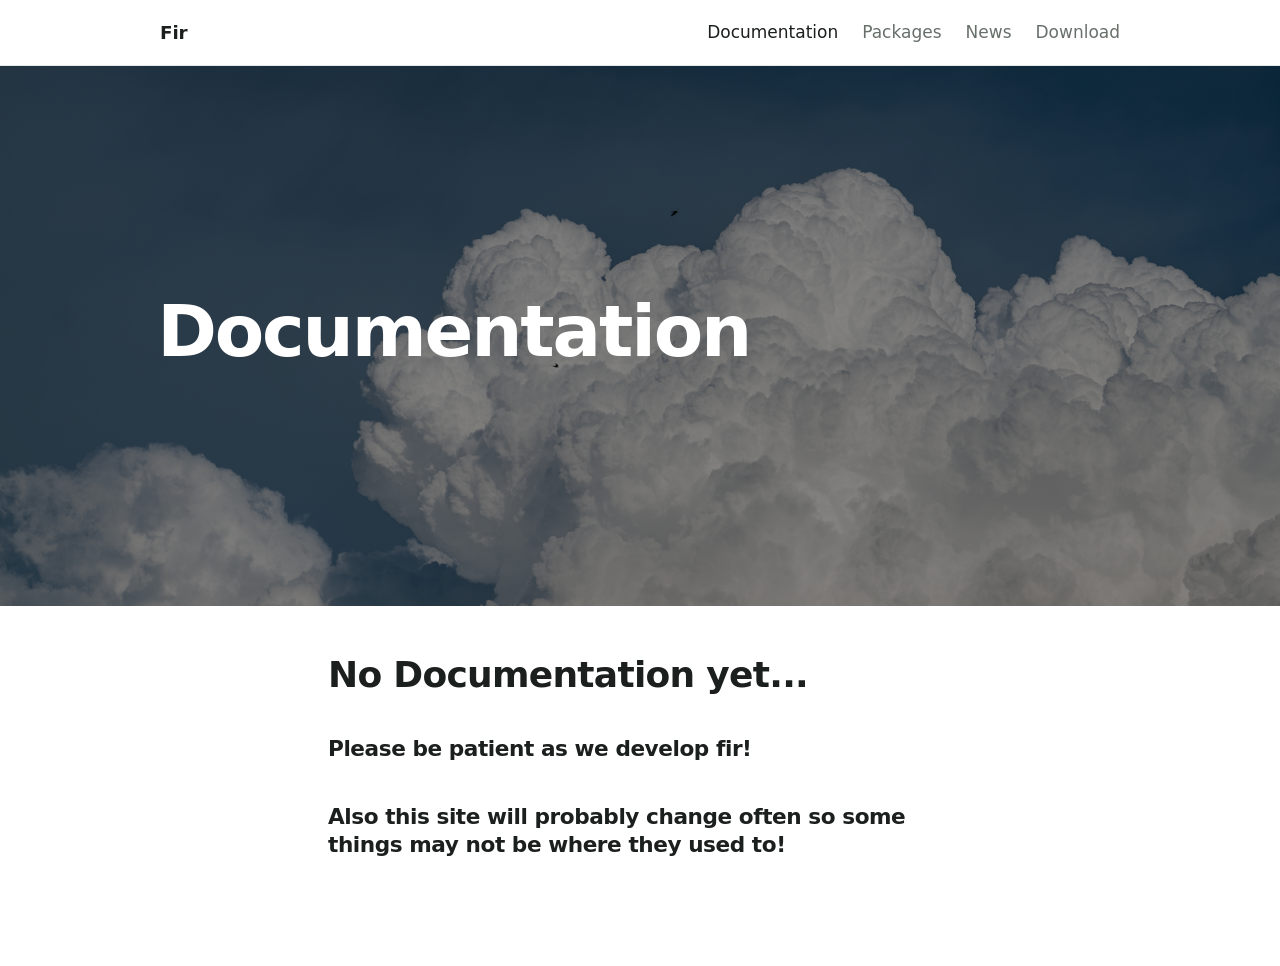
==== docs.html @ 84e2a58a "makeover" ====
<!doctype html>
<html lang="en">
<head>
<meta charset="utf-8">
<meta name="viewport" content="width=device-width, initial-scale=1">
<title>Documentation – Fir</title>
<link rel="stylesheet" href="style.css">
<link rel="stylesheet" href="docs.css">
</head>
<body>

<header class="nav">
  <a class="brand" href="index.html">Fir</a>
  <nav>
    <a href="docs.html" aria-current="page">Documentation</a>
    <a href="packages.html">Packages</a>
    <a href="news.html">News</a>
    <a href="download.html">Download</a>
  </nav>
</header>

<section class="banner">
  <div class="banner-text">
    <h1>Documentation</h1>
  </div>
</section>

<main class="page">
<h1>No Documentation yet...</h1>
<h2>Please be patient as we develop fir!</h2>
<h2>Also this site will probably change often so some things may not be where they used to!</h2>
</main>

</body>
</html>
---- style.css ----
:root {
  --bg: #ffffff;
  --fg: #1b1f1d;
  --muted: #68706b;
  --line: #e5e8e6;

  --wrap: 60rem;
  --gutter: 1.5rem;
  --pad: max(var(--gutter), calc((100% - var(--wrap)) / 2));
}

* { box-sizing: border-box; }

body {
  margin: 0;
  background: var(--bg);
  color: var(--fg);
  font: 1.0625rem/1.6 system-ui, -apple-system, "Segoe UI", Roboto, "Helvetica Neue", sans-serif;
}

a { color: inherit; text-decoration: none; }
a:focus-visible { outline: 2px solid currentColor; outline-offset: 3px; }

h1, h2, h3 { font-weight: 700; letter-spacing: -0.02em; }
h1 { margin-left: -0.04em; } 

.nav {
  display: flex;
  justify-content: space-between;
  align-items: center;
  padding: 1.1rem var(--pad);
  border-bottom: 1px solid var(--line);
}
.brand { font-weight: 650; font-size: 1.15rem; letter-spacing: -0.01em; }
.nav nav { display: flex; gap: 1.5rem; }
.nav nav a { color: var(--muted); }
.nav nav a:hover,
.nav nav a[aria-current="page"] { color: var(--fg); }

.banner {
  display: flex;
  align-items: center;
  min-height: 60vh;
  padding: 3rem var(--pad);
  color: #fff;
  background:
    linear-gradient(rgba(0, 0, 0, 0.45), rgba(0, 0, 0, 0.45)),
    url("banner.jpg") center / cover no-repeat,
    #2c5a49;
}
.banner h1 {
  margin-top: 0;
  margin-bottom: 0.5rem;
  font-size: clamp(2.5rem, 7vw, 4.5rem);
  line-height: 1.05;
  letter-spacing: -0.03em;
}
.banner p { margin: 0; font-size: 1.25rem; opacity: 0.9; }

main {
  min-height: 40vh;
  padding: 3.5rem var(--pad) 5rem;
}
main h1 {
  margin-top: 0;
  margin-bottom: 1rem;
  font-size: clamp(2rem, 5vw, 2.75rem);
  line-height: 1.1;
  letter-spacing: -0.03em;
}
main h2 {
  margin: 3rem 0 0.75rem;
  font-size: 1.45rem;
  line-height: 1.25;
}
main h3 {
  margin: 2rem 0 0.5rem;
  font-size: 1.1rem;
  line-height: 1.35;
  letter-spacing: -0.01em;
}
main > :first-child { margin-top: 0; }

:root {
  --accent: #2c6a55;       
  --accent-hover: #1d4a3b; 
}

main a:not(.button) {
  color: var(--accent);
  text-decoration: underline;
  text-decoration-color: color-mix(in srgb, currentColor 40%, transparent);
  text-decoration-thickness: 1px;
  text-underline-offset: 0.2em;
  transition: color 0.15s, text-decoration-color 0.15s;
}

main a:not(.button):hover {
  color: var(--accent-hover);
  text-decoration-color: currentColor;
  text-decoration-thickness: 2px;
}
@media (max-width: 30rem) {
  .nav { flex-direction: column; gap: 0.6rem; align-items: flex-start; }
  .nav nav { gap: 1.1rem; flex-wrap: wrap; }
}
---- docs.css ----
.page {
  max-width: 42rem;
  margin: 0 auto;
  padding: 3rem 1.5rem 5rem;
}

.page h1 {
  margin: 0 0 1rem;
  font-size: 2.25rem;
  line-height: 1.15;
  letter-spacing: -0.02em;
}
.page h2 { margin: 2.5rem 0 0.75rem; font-size: 1.35rem; line-height: 1.3; }
.page h3 { margin: 2rem 0 0.5rem; font-size: 1.1rem; }
.page p, .page ul, .page ol, .page pre, .page table { margin: 0 0 1.1rem; }
.page .lede { color: var(--muted); font-size: 1.15rem; }

.page code {
  font: 0.9em ui-monospace, "SF Mono", Menlo, Consolas, monospace;
  background: #f2f5f3;
  padding: 0.1em 0.35em;
  border-radius: 3px;
}
.page pre {
  background: #f2f5f3;
  padding: 1rem 1.1rem;
  border-radius: 4px;
  overflow-x: auto;
  line-height: 1.5;
}
.page pre code { background: none; padding: 0; }

.page table { border-collapse: collapse; width: 100%; }
.page th, .page td {
  text-align: left;
  padding: 0.5rem 1rem 0.5rem 0;
  border-bottom: 1px solid var(--line);
}

.button {
  display: inline-block;
  padding: 0.65rem 1.25rem;
  background: var(--fg);
  color: var(--bg);
  border-radius: 4px;
  font-weight: 600;
}
.button:hover { opacity: 0.85; }
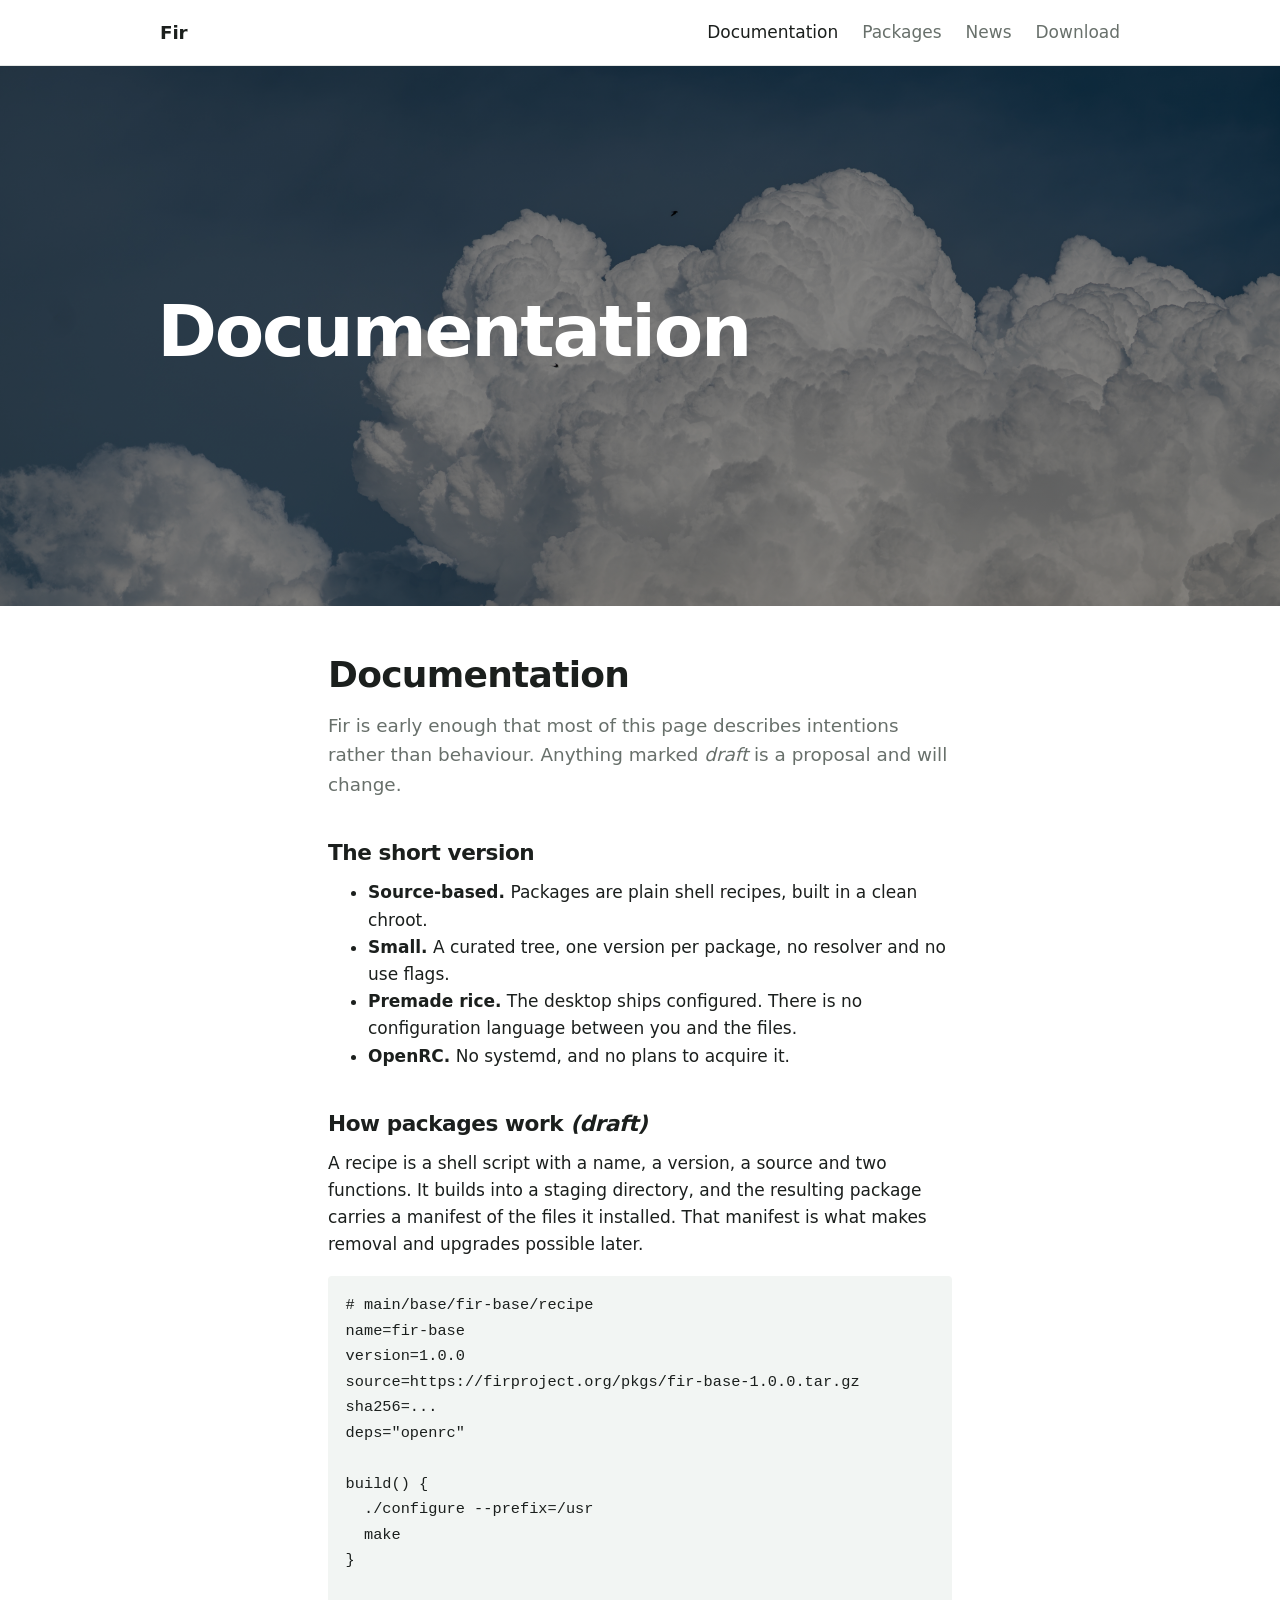
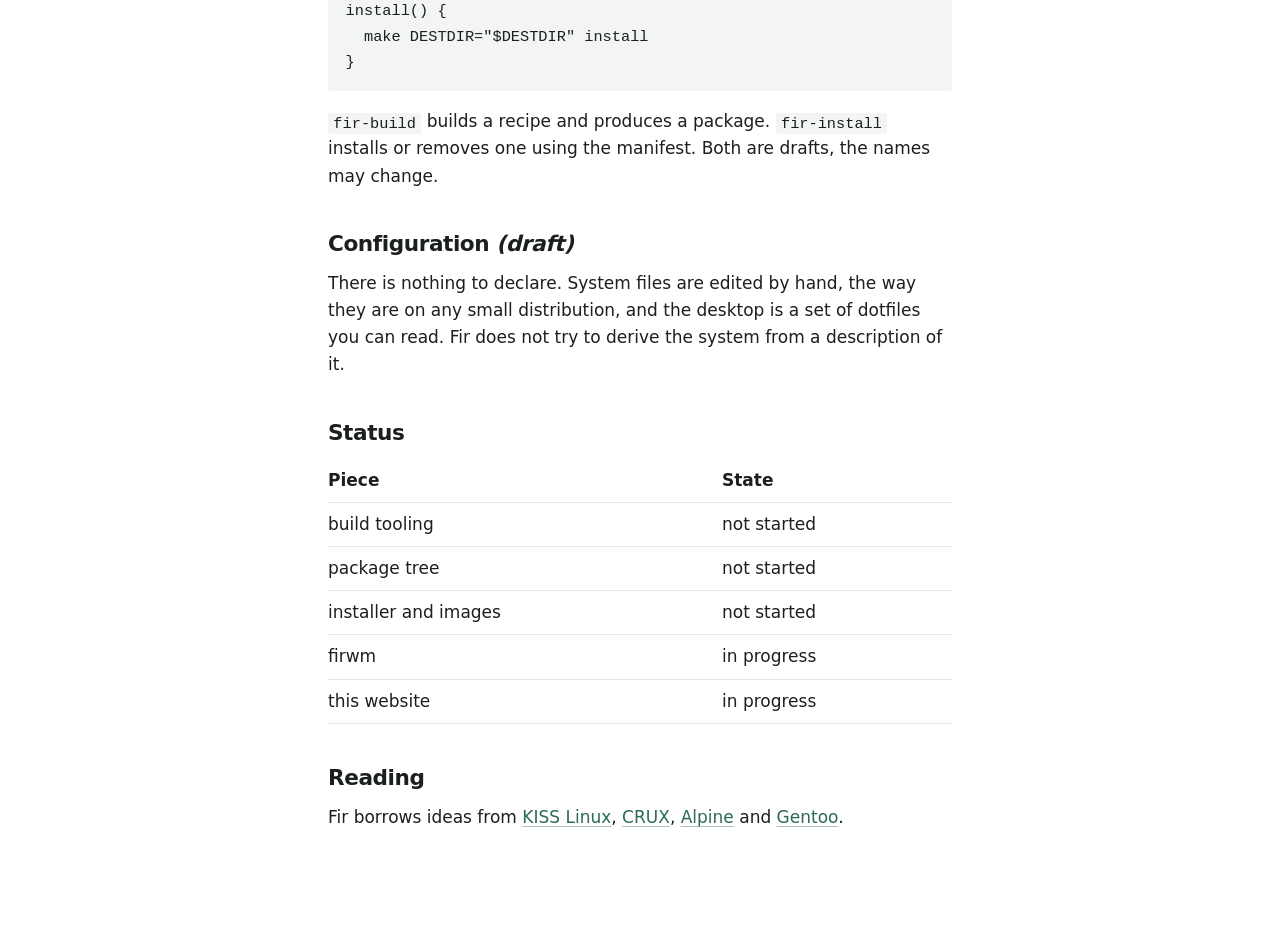
==== commit 29ebf096: "boring stuff..." ====
--- a/docs.html
+++ b/docs.html
@@ -26,9 +26,51 @@
 </section>
 
 <main class="page">
-<h1>No Documentation yet...</h1>
-<h2>Please be patient as we develop fir!</h2>
-<h2>Also this site will probably change often so some things may not be where they used to!</h2>
+<h1>Documentation</h1>
+<p class="lede">Fir is early enough that most of this page describes intentions rather than behaviour. Anything marked <em>draft</em> is a proposal and will change.</p>
+
+<h2>The short version</h2>
+<ul>
+  <li><strong>Source-based.</strong> Packages are plain shell recipes, built in a clean chroot.</li>
+  <li><strong>Small.</strong> A curated tree, one version per package, no resolver and no use flags.</li>
+  <li><strong>Premade rice.</strong> The desktop ships configured. There is no configuration language between you and the files.</li>
+  <li><strong>OpenRC.</strong> No systemd, and no plans to acquire it.</li>
+</ul>
+
+<h2>How packages work <em>(draft)</em></h2>
+<p>A recipe is a shell script with a name, a version, a source and two functions. It builds into a staging directory, and the resulting package carries a manifest of the files it installed. That manifest is what makes removal and upgrades possible later.</p>
+<pre><code># main/base/fir-base/recipe
+name=fir-base
+version=1.0.0
+source=https://firproject.org/pkgs/fir-base-1.0.0.tar.gz
+sha256=...
+deps="openrc"
+
+build() {
+  ./configure --prefix=/usr
+  make
+}
+
+install() {
+  make DESTDIR="$DESTDIR" install
+}</code></pre>
+<p><code>fir-build</code> builds a recipe and produces a package. <code>fir-install</code> installs or removes one using the manifest. Both are drafts, the names may change.</p>
+
+<h2>Configuration <em>(draft)</em></h2>
+<p>There is nothing to declare. System files are edited by hand, the way they are on any small distribution, and the desktop is a set of dotfiles you can read. Fir does not try to derive the system from a description of it.</p>
+
+<h2>Status</h2>
+<table>
+  <tr><th>Piece</th><th>State</th></tr>
+  <tr><td>build tooling</td><td>not started</td></tr>
+  <tr><td>package tree</td><td>not started</td></tr>
+  <tr><td>installer and images</td><td>not started</td></tr>
+  <tr><td>firwm</td><td>in progress</td></tr>
+  <tr><td>this website</td><td>in progress</td></tr>
+</table>
+
+<h2>Reading</h2>
+<p>Fir borrows ideas from <a href="https://kisslinux.org/">KISS Linux</a>, <a href="https://crux.nu/">CRUX</a>, <a href="https://alpinelinux.org/">Alpine</a> and <a href="https://www.gentoo.org/">Gentoo</a>.</p>
 </main>
 
 </body>
